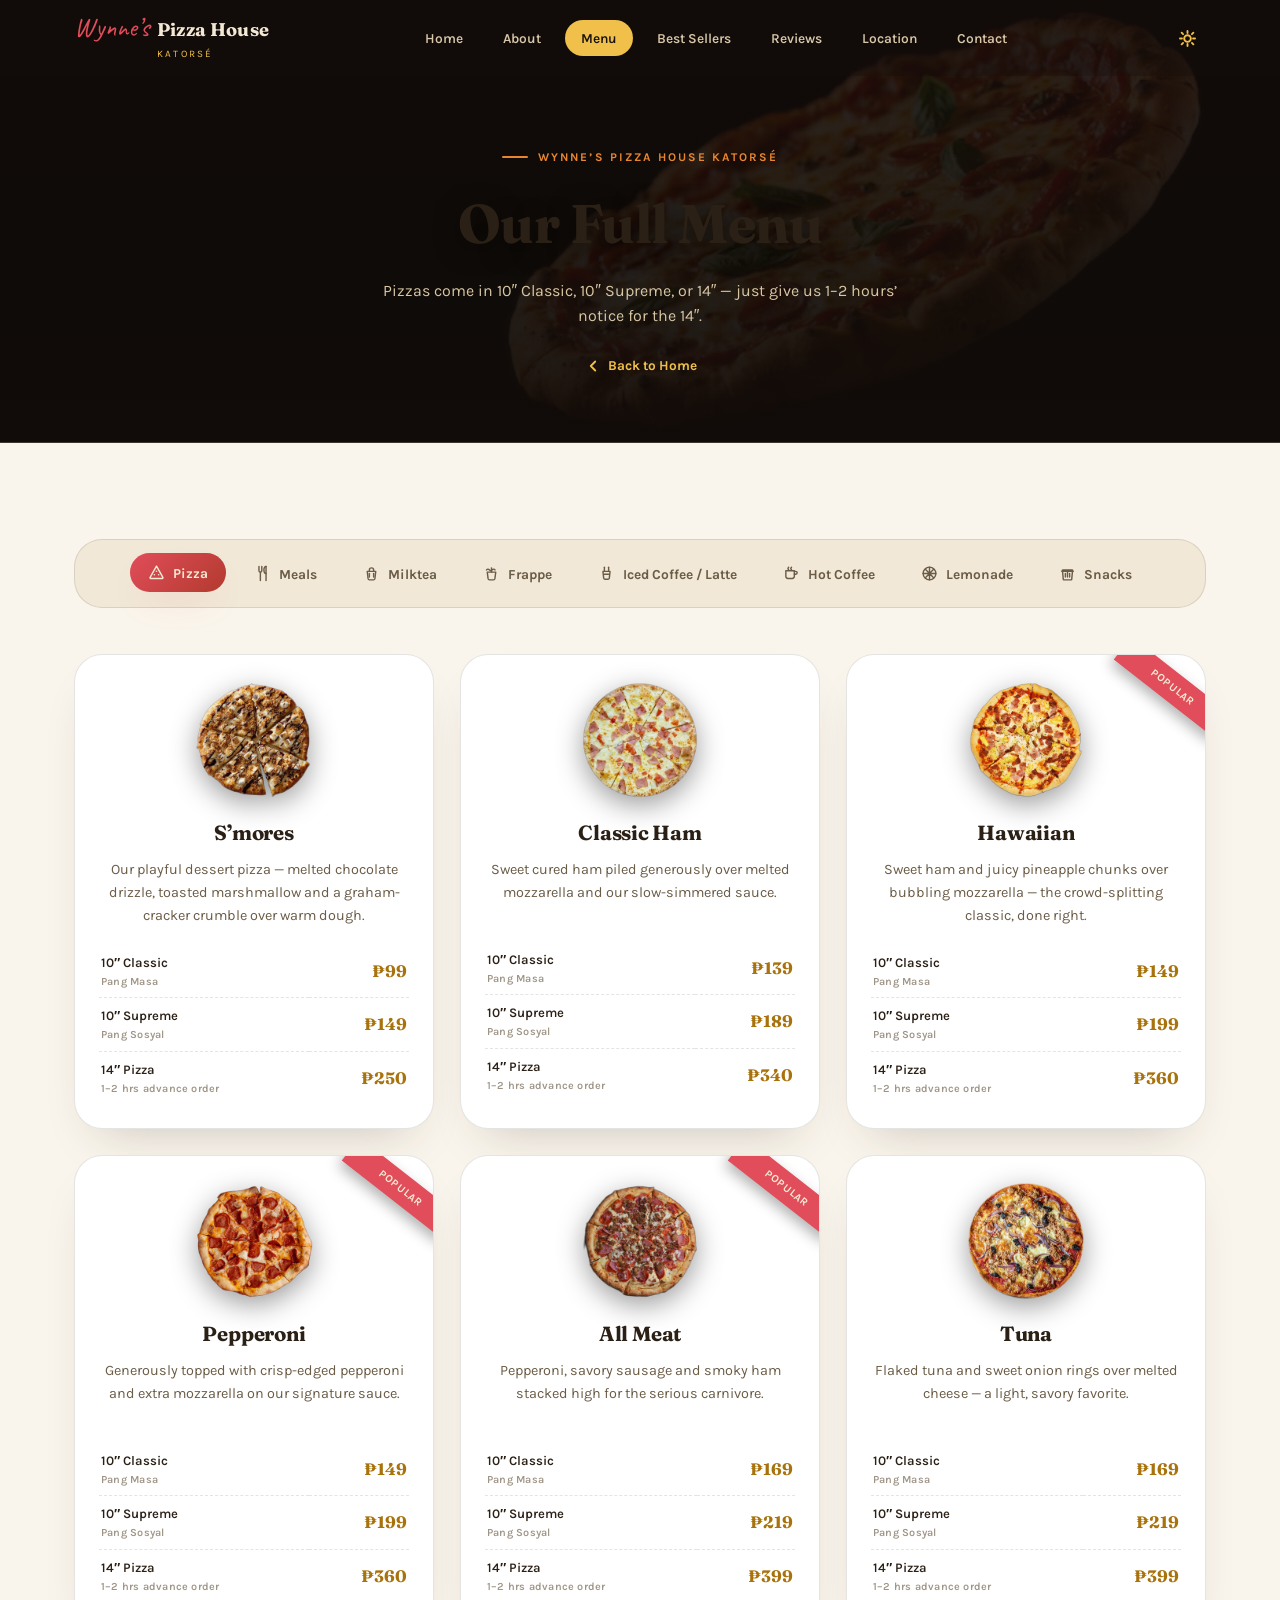
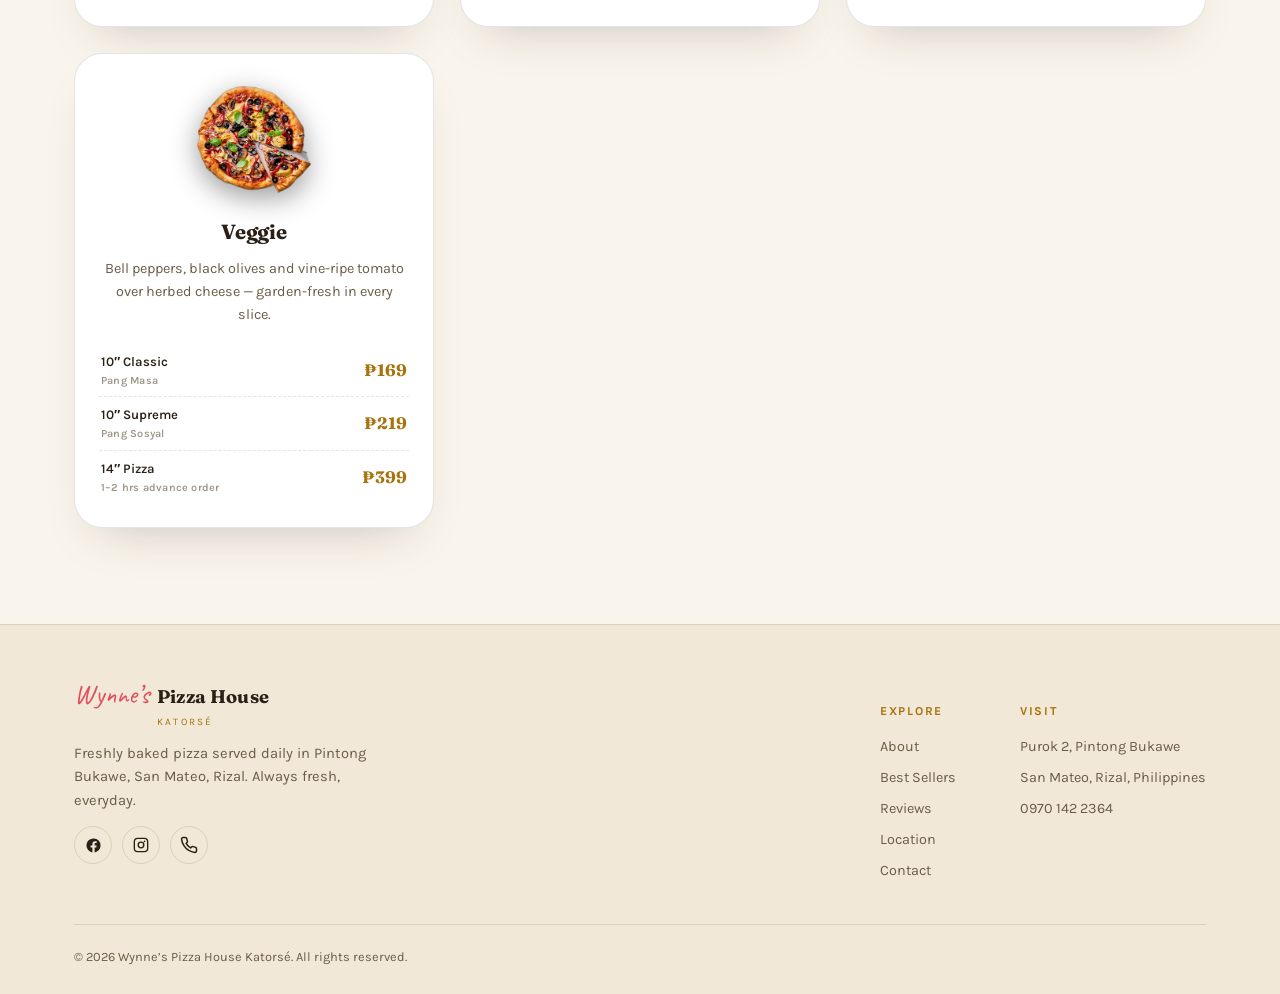
==== Wynne/menu.html @ e98937a8 "Add Wynne project" ====
<!DOCTYPE html>
<html lang="en">
<head>
<meta charset="UTF-8"/>
<meta name="viewport" content="width=device-width, initial-scale=1.0"/>
<title>Our Menu &mdash; Wynne&rsquo;s Pizza House Kators&eacute;</title>
<meta name="description" content="Full menu for Wynne's Pizza House Kators\u00e9: pizzas, meals, milktea, frappe, coffee, lemonade and snacks."/>
<script>
(function(){
  try {
    var saved = localStorage.getItem('wynnes-theme');
    var theme = saved || (window.matchMedia('(prefers-color-scheme: light)').matches ? 'light' : 'dark');
    if (theme === 'light') document.documentElement.setAttribute('data-theme', 'light');
  } catch(e) {}
})();
</script>
<link rel="preconnect" href="https://fonts.googleapis.com">
<link rel="preconnect" href="https://fonts.gstatic.com" crossorigin>
<link href="https://fonts.googleapis.com/css2?family=Fraunces:opsz,wght@9..144,400;9..144,600;9..144,700;9..144,900&family=Karla:wght@400;500;600;700&family=Caveat:wght@500;700&display=swap" rel="stylesheet">
<link rel="stylesheet" href="wynnes-pizza-house.css">
</head>
<body>

<nav class="nav" id="siteNav">
  <div class="wrap">
    <a href="wynnes-pizza-house.html#home" class="brand">
      <span class="brand-script">Wynne&rsquo;s</span>
      <span>
        <span class="brand-serif">Pizza House</span>
        <span class="brand-tag">Kators&eacute;</span>
      </span>
    </a>
    <ul class="nav-links" id="navLinks">
      <li><a href="wynnes-pizza-house.html#home" class="nav-link">Home</a></li>
      <li><a href="wynnes-pizza-house.html#about" class="nav-link">About</a></li>
      <li><a href="#top" class="nav-link active">Menu</a></li>
      <li><a href="wynnes-pizza-house.html#bestsellers" class="nav-link">Best Sellers</a></li>
      <li><a href="wynnes-pizza-house.html#reviews" class="nav-link">Reviews</a></li>
      <li><a href="wynnes-pizza-house.html#location" class="nav-link">Location</a></li>
      <li><a href="wynnes-pizza-house.html#contact" class="nav-link">Contact</a></li>
      
    </ul>
    <button class="theme-toggle-inline" id="themeToggleDesktop" aria-label="Toggle dark and light mode"><svg viewBox="0 0 24 24" fill="currentColor" stroke="none"><path d="M20.5 14.7A8.5 8.5 0 0 1 9.3 3.5a.6.6 0 0 0-.7-.85A10 10 0 1 0 21.35 15.4a.6.6 0 0 0-.85-.7z"/></svg></button>
  </div>
</nav>

<div class="mobile-menu-backdrop" id="mobileMenuBackdrop"></div>
<div class="mobile-menu-card" id="mobileMenuCard" role="menu">
  <a href="wynnes-pizza-house.html#home" class="mobile-menu-item">
        <span class="mobile-menu-item-icon"><svg viewBox="0 0 24 24" fill="none" stroke="currentColor" stroke-width="2" stroke-linecap="round" stroke-linejoin="round"><path d="M3 11.5 12 4l9 7.5"/><path d="M5.5 10v9a1 1 0 0 0 1 1h11a1 1 0 0 0 1-1v-9"/><path d="M10 20v-6h4v6"/></svg></span>
        <span>Home</span>
      </a>
      <a href="wynnes-pizza-house.html#about" class="mobile-menu-item">
        <span class="mobile-menu-item-icon"><svg viewBox="0 0 24 24" fill="none" stroke="currentColor" stroke-width="2" stroke-linecap="round" stroke-linejoin="round"><circle cx="12" cy="12" r="9"/><line x1="12" y1="11" x2="12" y2="16.5"/><circle cx="12" cy="7.6" r="0.9" fill="currentColor" stroke="none"/></svg></span>
        <span>About</span>
      </a>
      <a href="#top" class="mobile-menu-item active">
        <span class="mobile-menu-item-icon"><svg width="17" height="17" viewBox="0 0 24 24" fill="none" stroke="currentColor" stroke-width="2" stroke-linecap="round" stroke-linejoin="round"><path d="M12 3 21 19a1 1 0 0 1-.9 1.5H3.9A1 1 0 0 1 3 19z"/><circle cx="12" cy="10.2" r="1.15" fill="currentColor" stroke="none"/><circle cx="9" cy="15.2" r="1.15" fill="currentColor" stroke="none"/><circle cx="15" cy="15.2" r="1.15" fill="currentColor" stroke="none"/></svg></span>
        <span>Menu</span>
      </a>
      <a href="wynnes-pizza-house.html#bestsellers" class="mobile-menu-item">
        <span class="mobile-menu-item-icon"><svg viewBox="0 0 24 24" fill="none" stroke="currentColor" stroke-width="2" stroke-linecap="round" stroke-linejoin="round"><polygon points="12 2.5 15.1 8.9 22 9.9 17 14.7 18.2 21.6 12 18.3 5.8 21.6 7 14.7 2 9.9 8.9 8.9"/></svg></span>
        <span>Best Sellers</span>
      </a>
      <a href="wynnes-pizza-house.html#reviews" class="mobile-menu-item">
        <span class="mobile-menu-item-icon"><svg viewBox="0 0 24 24" fill="currentColor" stroke="none"><path d="M9.5 6.5C6.5 8 5 10.5 5 13.2c0 2.4 1.6 4 3.6 4a3 3 0 0 0 3-3c0-1.6-1.1-2.8-2.6-3-.1-1.4.9-3 2.5-3.8L9.5 6.5zm9 0C15.5 8 14 10.5 14 13.2c0 2.4 1.6 4 3.6 4a3 3 0 0 0 3-3c0-1.6-1.1-2.8-2.6-3-.1-1.4.9-3 2.5-3.8L18.5 6.5z"/></svg></span>
        <span>Reviews</span>
      </a>
      <a href="wynnes-pizza-house.html#location" class="mobile-menu-item">
        <span class="mobile-menu-item-icon"><svg width="18" height="18" viewBox="0 0 24 24" fill="none" stroke="currentColor" stroke-width="2" stroke-linecap="round" stroke-linejoin="round"><path d="M21 10c0 7-9 13-9 13s-9-6-9-13a9 9 0 0 1 18 0z"/><circle cx="12" cy="10" r="3"/></svg></span>
        <span>Location</span>
      </a>
      <a href="wynnes-pizza-house.html#contact" class="mobile-menu-item">
        <span class="mobile-menu-item-icon"><svg width="18" height="18" viewBox="0 0 24 24" fill="none" stroke="currentColor" stroke-width="2" stroke-linecap="round" stroke-linejoin="round"><path d="M22 16.92v3a2 2 0 0 1-2.18 2 19.79 19.79 0 0 1-8.63-3.07 19.5 19.5 0 0 1-6-6 19.79 19.79 0 0 1-3.07-8.67A2 2 0 0 1 4.11 2h3a2 2 0 0 1 2 1.72c.127.96.361 1.903.7 2.81a2 2 0 0 1-.45 2.11L8.09 9.91a16 16 0 0 0 6 6l1.27-1.27a2 2 0 0 1 2.11-.45c.907.339 1.85.573 2.81.7A2 2 0 0 1 22 16.92z"/></svg></span>
        <span>Contact</span>
      </a>
      
  <div class="mobile-menu-divider"></div>
  <button class="mobile-menu-item mobile-menu-theme" id="themeToggleMobile" role="menuitem">
    <span class="mobile-menu-item-icon" id="themeToggleMobileIcon"><svg viewBox="0 0 24 24" fill="currentColor" stroke="none"><path d="M20.5 14.7A8.5 8.5 0 0 1 9.3 3.5a.6.6 0 0 0-.7-.85A10 10 0 1 0 21.35 15.4a.6.6 0 0 0-.85-.7z"/></svg></span>
    <span id="themeToggleMobileLabel">Dark Mode</span>
  </button>
</div>
<button class="nav-toggle-fab" id="navToggle" aria-label="Toggle menu" aria-expanded="false">
  <span class="nav-toggle-icon">
    <span></span><span></span><span></span>
  </span>
</button>


<!-- ============ MENU BANNER ============ -->
<header class="menu-banner" id="top">
  <div class="wrap">
    <span class="eyebrow">Wynne&rsquo;s Pizza House Kators&eacute;</span>
    <h1>Our Full Menu</h1>
    <p>Pizzas come in 10&Prime; Classic, 10&Prime; Supreme, or 14&Prime; &mdash; just give us 1&ndash;2 hours&rsquo; notice for the 14&Prime;.</p>
    <a href="wynnes-pizza-house.html" class="back-link"><svg width="18" height="18" viewBox="0 0 24 24" fill="none" stroke="currentColor" stroke-width="2.4" stroke-linecap="round" stroke-linejoin="round"><polyline points="15 18 9 12 15 6"/></svg> Back to Home</a>
  </div>
</header>

<!-- ============ MENU ============ -->
<section class="menu-section" id="menu">
  <div class="wrap">
    <div class="menu-tabs" role="tablist"><button class="tab-btn active" data-tab="pizza" role="tab" aria-selected="true"><svg width="17" height="17" viewBox="0 0 24 24" fill="none" stroke="currentColor" stroke-width="2" stroke-linecap="round" stroke-linejoin="round"><path d="M12 3 21 19a1 1 0 0 1-.9 1.5H3.9A1 1 0 0 1 3 19z"/><circle cx="12" cy="10.2" r="1.15" fill="currentColor" stroke="none"/><circle cx="9" cy="15.2" r="1.15" fill="currentColor" stroke="none"/><circle cx="15" cy="15.2" r="1.15" fill="currentColor" stroke="none"/></svg><span>Pizza</span></button><button class="tab-btn" data-tab="meals" role="tab" aria-selected="false"><svg width="17" height="17" viewBox="0 0 24 24" fill="none" stroke="currentColor" stroke-width="2" stroke-linecap="round" stroke-linejoin="round"><path d="M7 2v6a2 2 0 0 0 2 2 2 2 0 0 0 2-2V2"/><path d="M9 10v12"/><path d="M17 2c-1.7 0-3 2-3 5s1.3 5 3 5"/><path d="M17 2v20"/></svg><span>Meals</span></button><button class="tab-btn" data-tab="milktea" role="tab" aria-selected="false"><svg width="17" height="17" viewBox="0 0 24 24" fill="none" stroke="currentColor" stroke-width="2" stroke-linecap="round" stroke-linejoin="round"><path d="M6 9h12l-1.2 10.3a2 2 0 0 1-2 1.7H9.2a2 2 0 0 1-2-1.7L6 9z"/><path d="M9 9V7a3 3 0 0 1 6 0v2"/><line x1="9" y1="12" x2="9" y2="17"/><line x1="15" y1="12" x2="15" y2="17"/></svg><span>Milktea</span></button><button class="tab-btn" data-tab="frappe" role="tab" aria-selected="false"><svg width="17" height="17" viewBox="0 0 24 24" fill="none" stroke="currentColor" stroke-width="2" stroke-linecap="round" stroke-linejoin="round"><path d="M6 10h12l-1.2 9.3a2 2 0 0 1-2 1.7H9.2a2 2 0 0 1-2-1.7L6 10z"/><path d="M5 7c1-1.5 3-1.5 4 0s3 1.5 4 0 3-1.5 4 0"/><line x1="12" y1="4" x2="12" y2="10"/></svg><span>Frappe</span></button><button class="tab-btn" data-tab="iced" role="tab" aria-selected="false"><svg width="17" height="17" viewBox="0 0 24 24" fill="none" stroke="currentColor" stroke-width="2" stroke-linecap="round" stroke-linejoin="round"><path d="M7 9h10l-1 9.5a2 2 0 0 1-2 1.5h-4a2 2 0 0 1-2-1.5L7 9z"/><line x1="9" y1="9" x2="9" y2="3"/><line x1="15" y1="9" x2="15" y2="3"/><line x1="9" y1="13" x2="15" y2="13"/></svg><span>Iced Coffee / Latte</span></button><button class="tab-btn" data-tab="hotcoffee" role="tab" aria-selected="false"><svg width="17" height="17" viewBox="0 0 24 24" fill="none" stroke="currentColor" stroke-width="2" stroke-linecap="round" stroke-linejoin="round"><path d="M4 8h12v8a3 3 0 0 1-3 3H7a3 3 0 0 1-3-3V8z"/><path d="M16 9h2a2 2 0 0 1 0 4h-2"/><path d="M8 3c0 1-1 1-1 2s1 1 1 2"/><path d="M12 3c0 1-1 1-1 2s1 1 1 2"/></svg><span>Hot Coffee</span></button><button class="tab-btn" data-tab="lemonade" role="tab" aria-selected="false"><svg width="17" height="17" viewBox="0 0 24 24" fill="none" stroke="currentColor" stroke-width="2" stroke-linecap="round" stroke-linejoin="round"><circle cx="12" cy="12" r="9"/><path d="M12 3v18M3 12h18M6.5 6.5l11 11M17.5 6.5l-11 11"/></svg><span>Lemonade</span></button><button class="tab-btn" data-tab="snacks" role="tab" aria-selected="false"><svg width="17" height="17" viewBox="0 0 24 24" fill="none" stroke="currentColor" stroke-width="2" stroke-linecap="round" stroke-linejoin="round"><path d="M5 9l1 11a1 1 0 0 0 1 1h10a1 1 0 0 0 1-1l1-11"/><path d="M4 9h16l-1-2H5z"/><line x1="9" y1="12" x2="9" y2="17"/><line x1="12" y1="10" x2="12" y2="17"/><line x1="15" y1="12" x2="15" y2="17"/></svg><span>Snacks</span></button></div>
    
    <div class="tab-panel active" id="panel-pizza">
      <div class="menu-grid">
        
      <article class="menu-card reveal">
        
        <div class="menu-card-art"><img src="[data-uri]" class="pizza-photo " alt="S&rsquo;mores pizza" loading="lazy"/></div>
        <h3>S&rsquo;mores</h3>
        <p>Our playful dessert pizza &mdash; melted chocolate drizzle, toasted marshmallow and a graham-cracker crumble over warm dough.</p>
        
        <table class="price-list">
          <tr><td>10&Prime; Classic <span class="tl">Pang Masa</span></td><td>&#8369;99</td></tr>
          <tr><td>10&Prime; Supreme <span class="tl">Pang Sosyal</span></td><td>&#8369;149</td></tr>
          <tr><td>14&Prime; Pizza <span class="tl">1&ndash;2 hrs advance order</span></td><td>&#8369;250</td></tr>
        </table>
      </article>

      <article class="menu-card reveal">
        
        <div class="menu-card-art"><img src="[data-uri]" class="pizza-photo " alt="Classic Ham pizza" loading="lazy"/></div>
        <h3>Classic Ham</h3>
        <p>Sweet cured ham piled generously over melted mozzarella and our slow-simmered sauce.</p>
        
        <table class="price-list">
          <tr><td>10&Prime; Classic <span class="tl">Pang Masa</span></td><td>&#8369;139</td></tr>
          <tr><td>10&Prime; Supreme <span class="tl">Pang Sosyal</span></td><td>&#8369;189</td></tr>
          <tr><td>14&Prime; Pizza <span class="tl">1&ndash;2 hrs advance order</span></td><td>&#8369;340</td></tr>
        </table>
      </article>

      <article class="menu-card reveal">
        <span class="badge">Popular</span>
        <div class="menu-card-art"><img src="[data-uri]" class="pizza-photo " alt="Hawaiian pizza" loading="lazy"/></div>
        <h3>Hawaiian</h3>
        <p>Sweet ham and juicy pineapple chunks over bubbling mozzarella &mdash; the crowd-splitting classic, done right.</p>
        
        <table class="price-list">
          <tr><td>10&Prime; Classic <span class="tl">Pang Masa</span></td><td>&#8369;149</td></tr>
          <tr><td>10&Prime; Supreme <span class="tl">Pang Sosyal</span></td><td>&#8369;199</td></tr>
          <tr><td>14&Prime; Pizza <span class="tl">1&ndash;2 hrs advance order</span></td><td>&#8369;360</td></tr>
        </table>
      </article>

      <article class="menu-card reveal">
        <span class="badge">Popular</span>
        <div class="menu-card-art"><img src="[data-uri]" class="pizza-photo " alt="Pepperoni pizza" loading="lazy"/></div>
        <h3>Pepperoni</h3>
        <p>Generously topped with crisp-edged pepperoni and extra mozzarella on our signature sauce.</p>
        
        <table class="price-list">
          <tr><td>10&Prime; Classic <span class="tl">Pang Masa</span></td><td>&#8369;149</td></tr>
          <tr><td>10&Prime; Supreme <span class="tl">Pang Sosyal</span></td><td>&#8369;199</td></tr>
          <tr><td>14&Prime; Pizza <span class="tl">1&ndash;2 hrs advance order</span></td><td>&#8369;360</td></tr>
        </table>
      </article>

      <article class="menu-card reveal">
        <span class="badge">Popular</span>
        <div class="menu-card-art"><img src="[data-uri]" class="pizza-photo " alt="All Meat pizza" loading="lazy"/></div>
        <h3>All Meat</h3>
        <p>Pepperoni, savory sausage and smoky ham stacked high for the serious carnivore.</p>
        
        <table class="price-list">
          <tr><td>10&Prime; Classic <span class="tl">Pang Masa</span></td><td>&#8369;169</td></tr>
          <tr><td>10&Prime; Supreme <span class="tl">Pang Sosyal</span></td><td>&#8369;219</td></tr>
          <tr><td>14&Prime; Pizza <span class="tl">1&ndash;2 hrs advance order</span></td><td>&#8369;399</td></tr>
        </table>
      </article>

      <article class="menu-card reveal">
        
        <div class="menu-card-art"><img src="[data-uri]" class="pizza-photo " alt="Tuna pizza" loading="lazy"/></div>
        <h3>Tuna</h3>
        <p>Flaked tuna and sweet onion rings over melted cheese &mdash; a light, savory favorite.</p>
        
        <table class="price-list">
          <tr><td>10&Prime; Classic <span class="tl">Pang Masa</span></td><td>&#8369;169</td></tr>
          <tr><td>10&Prime; Supreme <span class="tl">Pang Sosyal</span></td><td>&#8369;219</td></tr>
          <tr><td>14&Prime; Pizza <span class="tl">1&ndash;2 hrs advance order</span></td><td>&#8369;399</td></tr>
        </table>
      </article>

      <article class="menu-card reveal">
        
        <div class="menu-card-art"><img src="[data-uri]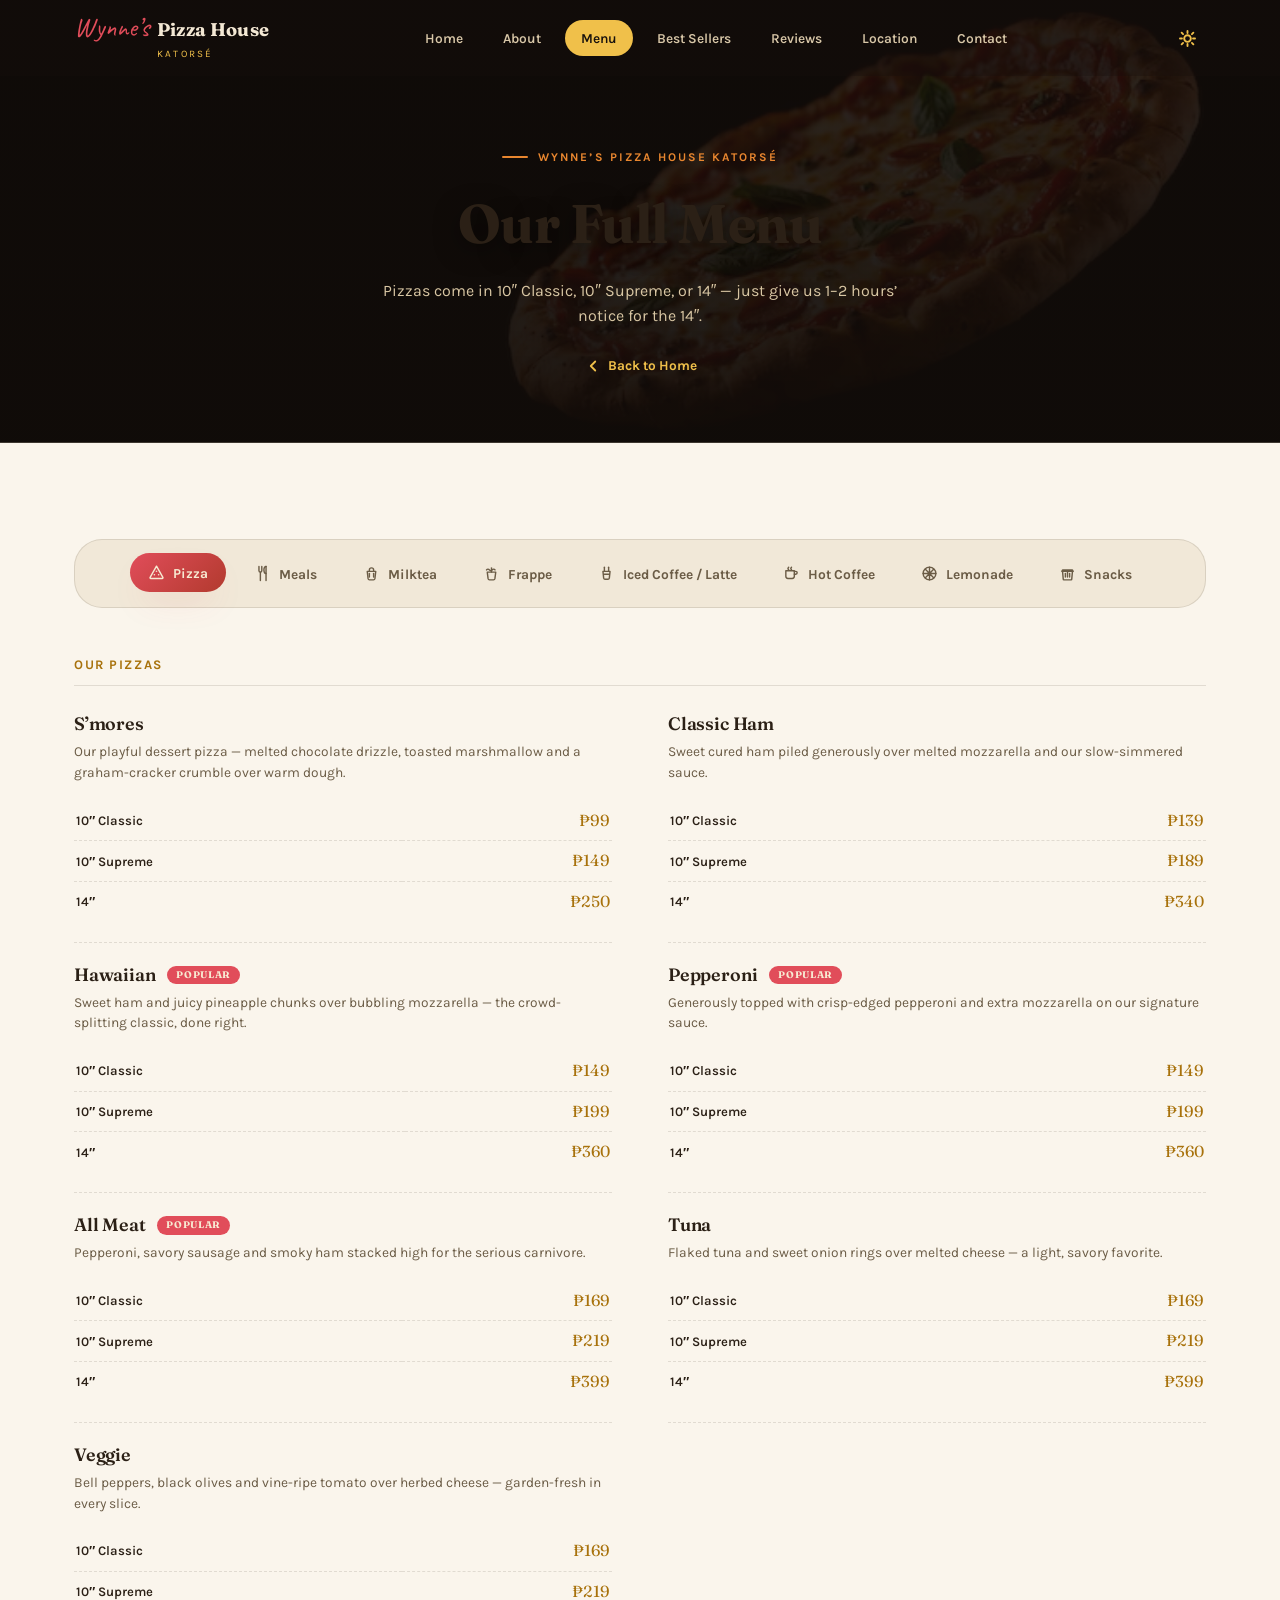
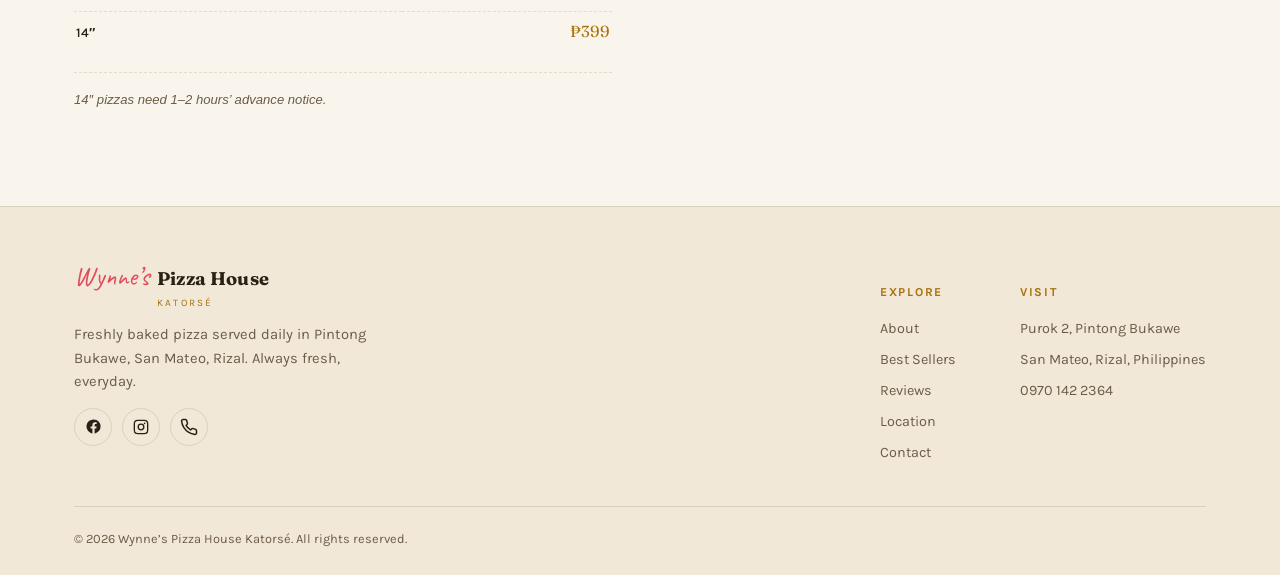
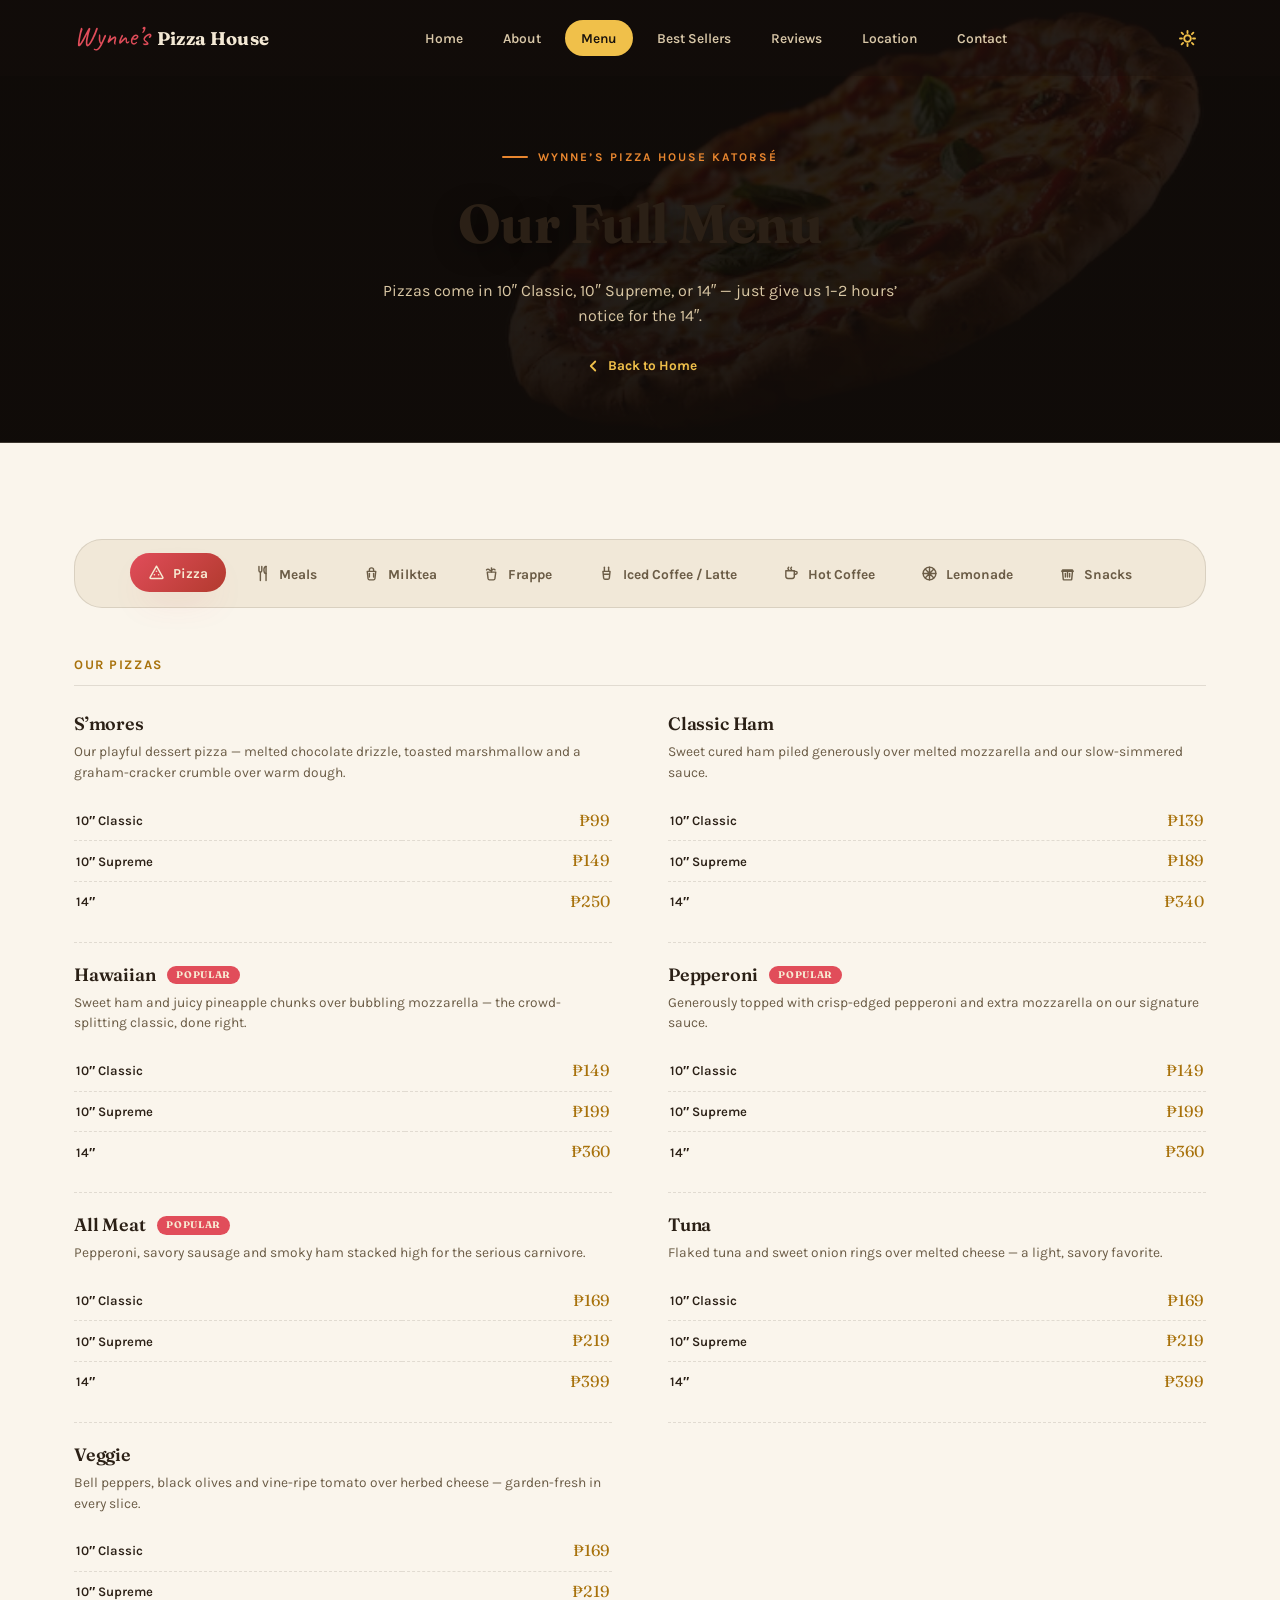
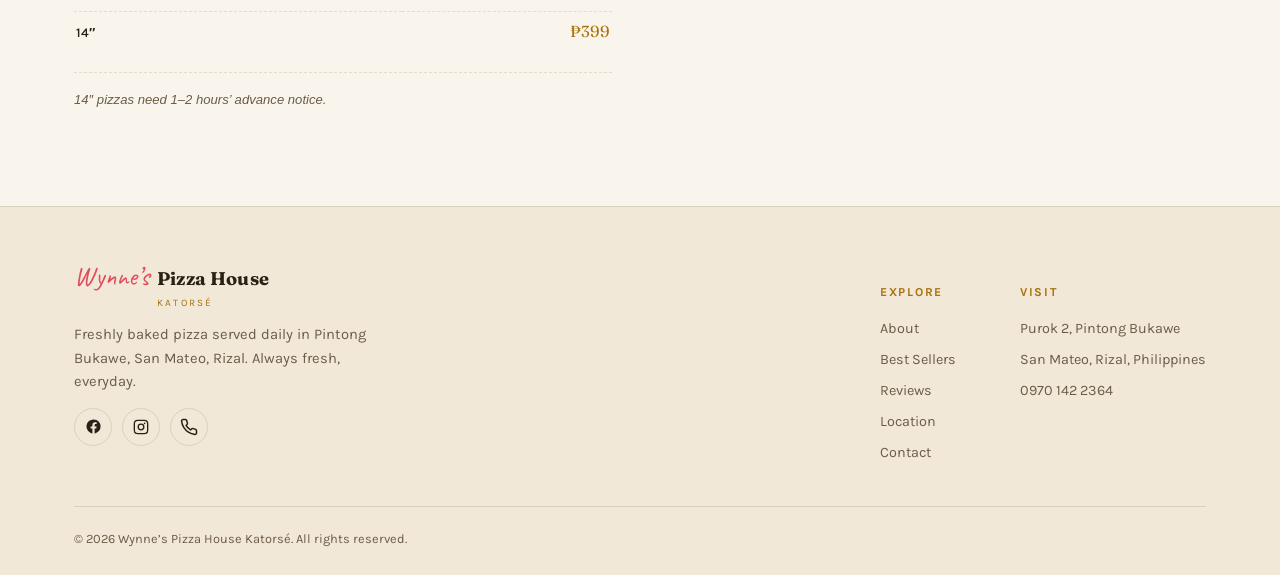
